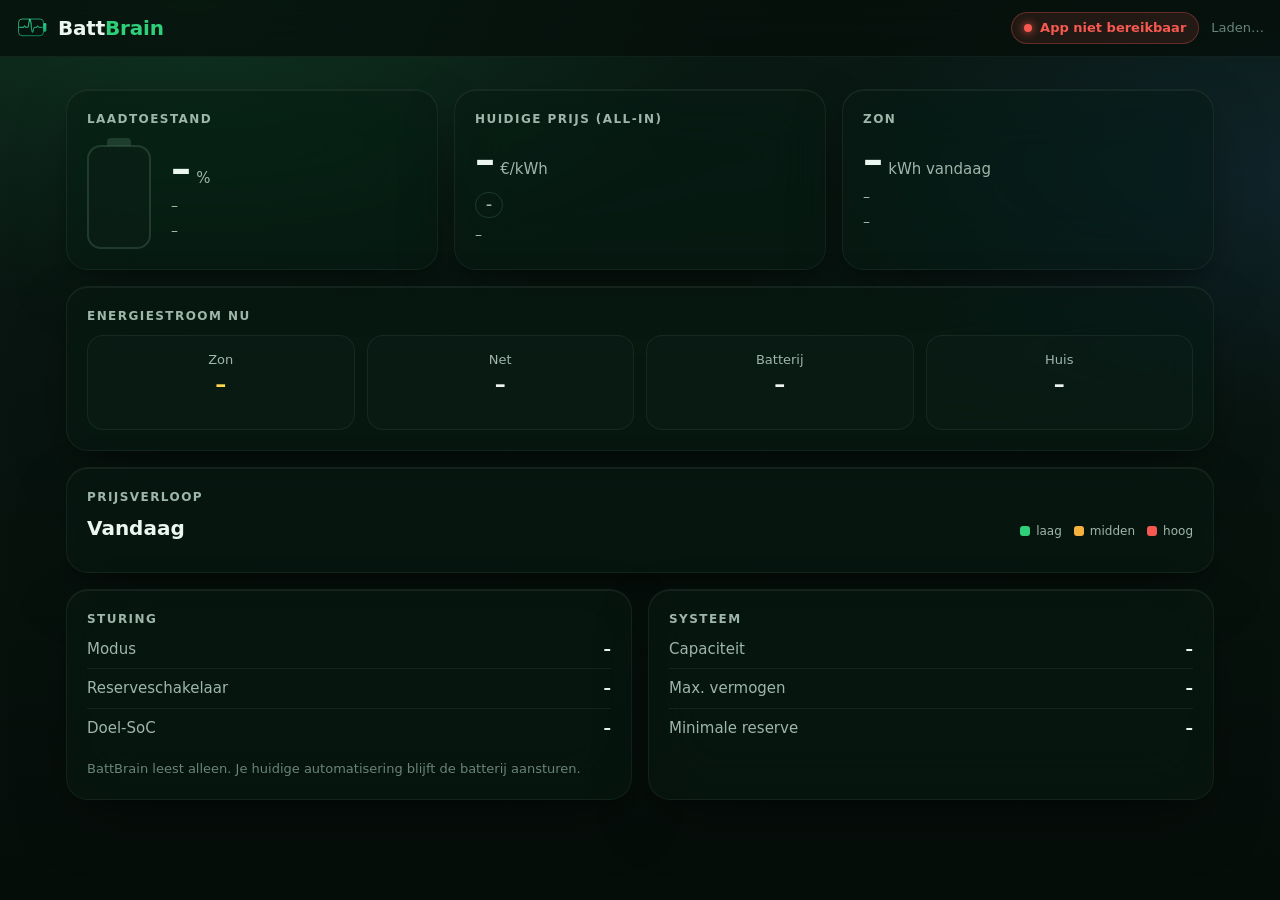
==== battbrain/app/web/index.html @ 7917158f "BattBrain step 3: read-only Home Assistant app with dashboard - battbrain/app is now a Home Assistan" ====
<!doctype html>
<html lang="nl" data-theme="dark">
<head>
  <meta charset="utf-8">
  <meta name="viewport" content="width=device-width, initial-scale=1">
  <title>BattBrain</title>
  <link rel="icon" href="icon.svg">
  <link rel="stylesheet" href="app.css">
</head>
<body>
  <div class="bg" aria-hidden="true"></div>
  <header class="top">
    <div class="brand"><img src="icon.svg" alt="" width="32" height="32"><span>Batt<b>Brain</b></span></div>
    <div class="status">
      <span class="pill" id="mode-pill"><span class="dot"></span><span id="mode-text">Adviesmodus · alleen lezen</span></span>
      <span class="meta" id="updated">Laden…</span>
    </div>
  </header>

  <main class="dash">
    <div id="notices"></div>

    <section class="grid-3">
      <article class="card" id="card-soc">
        <div class="card-label">Laadtoestand</div>
        <div class="soc-row">
          <div class="battery" aria-hidden="true"><div class="battery-cap"></div><div class="battery-body"><div class="battery-fill" id="soc-fill"></div></div></div>
          <div>
            <div class="stat-value"><span id="soc">–</span><span class="stat-unit">%</span></div>
            <div class="stat-label" id="soc-kwh">–</div>
            <div class="stat-label" id="soc-reserve">–</div>
          </div>
        </div>
      </article>

      <article class="card" id="card-price">
        <div class="card-label">Huidige prijs (all-in)</div>
        <div class="stat-value"><span id="price">–</span><span class="stat-unit">€/kWh</span></div>
        <div class="badge" id="price-level">–</div>
        <div class="stat-label" id="price-range">–</div>
      </article>

      <article class="card" id="card-solar">
        <div class="card-label">Zon</div>
        <div class="stat-value"><span id="solar-today">–</span><span class="stat-unit">kWh vandaag</span></div>
        <div class="stat-label" id="solar-remaining">–</div>
        <div class="stat-label" id="solar-tomorrow">–</div>
      </article>
    </section>

    <section class="card">
      <div class="card-label">Energiestroom nu</div>
      <div class="flow" id="flow">
        <div class="node pv"><div class="node-name">Zon</div><div class="node-val" id="flow-solar">–</div></div>
        <div class="node grid"><div class="node-name">Net</div><div class="node-val" id="flow-grid">–</div><div class="node-dir" id="flow-grid-dir"></div></div>
        <div class="node bat"><div class="node-name">Batterij</div><div class="node-val" id="flow-bat">–</div><div class="node-dir" id="flow-bat-dir"></div></div>
        <div class="node house"><div class="node-name">Huis</div><div class="node-val" id="flow-house">–</div></div>
      </div>
    </section>

    <section class="card">
      <div class="card-head">
        <div>
          <div class="card-label">Prijsverloop</div>
          <h2 id="curve-title">Vandaag</h2>
        </div>
        <div class="legend"><span class="k low"></span>laag <span class="k mid"></span>midden <span class="k high"></span>hoog</div>
      </div>
      <div class="curve" id="curve"></div>
      <div class="stat-label" id="curve-note"></div>
    </section>

    <section class="grid-2">
      <article class="card">
        <div class="card-label">Sturing</div>
        <dl class="rows">
          <div><dt>Modus</dt><dd id="ctl-mode">–</dd></div>
          <div><dt>Reserveschakelaar</dt><dd id="ctl-reserve">–</dd></div>
          <div><dt>Doel-SoC</dt><dd id="ctl-target">–</dd></div>
        </dl>
        <p class="hint">BattBrain leest alleen. Je huidige automatisering blijft de batterij aansturen.</p>
      </article>
      <article class="card">
        <div class="card-label">Systeem</div>
        <dl class="rows">
          <div><dt>Capaciteit</dt><dd id="sys-cap">–</dd></div>
          <div><dt>Max. vermogen</dt><dd id="sys-pow">–</dd></div>
          <div><dt>Minimale reserve</dt><dd id="sys-res">–</dd></div>
        </dl>
      </article>
    </section>
  </main>
  <script src="app.js"></script>
</body>
</html>
---- battbrain/app/web/app.css ----
/* BattBrain — tokens from the design package (design/src/enhanced-styles.css), dark theme first.
   Fonts: Clash Display / Satoshi are not bundled yet; the stack falls back to the system font. */
:root {
  --font-display: "Clash Display", "Space Grotesk", system-ui, -apple-system, "Segoe UI", sans-serif;
  --font-body: "Satoshi", "Manrope", system-ui, -apple-system, "Segoe UI", sans-serif;
  --accent: #2fd07a;
  --accent-2: #14b88a;
  --c-charge: #4f8cff;
  --c-discharge: #ff9a3d;
  --c-pv: #ffd84d;
  --price-low: #2fd07a;
  --price-mid: #f5b13d;
  --price-high: #f5594f;
  --radius-sm: 10px;
  --radius: 16px;
  --radius-lg: 22px;
  --glass-blur: 28px;
}
:root[data-theme="dark"] {
  --bg: #050d09;
  --bg-grad-1: #0a1a14;
  --surface: rgba(12, 26, 20, 0.52);
  --surface-2: rgba(16, 34, 26, 0.40);
  --border: rgba(170, 240, 205, 0.07);
  --border-strong: rgba(170, 240, 205, 0.14);
  --text: #ecf6f0;
  --text-dim: #9fb6ab;
  --text-faint: #6a847a;
  --shadow: 0 24px 64px -20px rgba(0, 0, 0, 0.55), 0 8px 20px -8px rgba(0, 0, 0, 0.3);
  --card-inset: inset 0 1px 0 rgba(255, 255, 255, 0.06);
}
/* light theme: tokens ready, switched on in a later version */
:root[data-theme="light"] {
  --bg: #ecf3ee;
  --bg-grad-1: #f5faf6;
  --surface: rgba(255, 255, 255, 0.72);
  --surface-2: rgba(255, 255, 255, 0.55);
  --border: rgba(10, 55, 35, 0.09);
  --border-strong: rgba(10, 55, 35, 0.18);
  --text: #0a1e14;
  --text-dim: #3a5f4e;
  --text-faint: #6b8f7e;
  --shadow: 0 20px 48px -20px rgba(10, 40, 28, 0.20);
  --card-inset: inset 0 1px 0 rgba(255, 255, 255, 1);
}

* { box-sizing: border-box; }
html, body { margin: 0; }
body {
  background: var(--bg);
  color: var(--text);
  font: 15px/1.5 var(--font-body);
  min-height: 100vh;
  -webkit-font-smoothing: antialiased;
}
.bg {
  position: fixed; inset: 0; z-index: -1; pointer-events: none;
  background:
    radial-gradient(60% 50% at 15% 0%, color-mix(in oklab, var(--accent) 14%, transparent), transparent 70%),
    radial-gradient(50% 40% at 100% 20%, color-mix(in oklab, var(--c-charge) 10%, transparent), transparent 70%),
    linear-gradient(180deg, var(--bg-grad-1), var(--bg));
}

.top {
  position: sticky; top: 0; z-index: 2;
  display: flex; align-items: center; justify-content: space-between; gap: 12px; flex-wrap: wrap;
  padding: 12px 16px;
  background: color-mix(in oklab, var(--bg) 70%, transparent);
  backdrop-filter: blur(18px); -webkit-backdrop-filter: blur(18px);
  border-bottom: 1px solid var(--border);
}
.brand { display: flex; align-items: center; gap: 10px; font: 600 20px var(--font-display); letter-spacing: -0.01em; }
.brand b { color: var(--accent); font-weight: 600; }
.status { display: flex; align-items: center; gap: 12px; flex-wrap: wrap; }
.meta { color: var(--text-faint); font-size: 13px; }
.pill {
  display: inline-flex; align-items: center; gap: 8px; padding: 5px 12px; border-radius: 999px;
  font-size: 13px; font-weight: 600; color: var(--accent);
  background: color-mix(in oklab, var(--accent) 12%, transparent);
  border: 1px solid color-mix(in oklab, var(--accent) 30%, transparent);
}
.pill .dot { width: 8px; height: 8px; border-radius: 50%; background: currentColor; box-shadow: 0 0 8px currentColor; }
.pill.offline { color: var(--price-high); background: color-mix(in oklab, var(--price-high) 12%, transparent); border-color: color-mix(in oklab, var(--price-high) 30%, transparent); }
.pill.demo { color: var(--price-mid); background: color-mix(in oklab, var(--price-mid) 12%, transparent); border-color: color-mix(in oklab, var(--price-mid) 30%, transparent); }

.dash { max-width: 1180px; margin: 0 auto; padding: 16px; display: flex; flex-direction: column; gap: 16px; }
.grid-3 { display: grid; gap: 16px; grid-template-columns: repeat(auto-fit, minmax(240px, 1fr)); }
.grid-2 { display: grid; gap: 16px; grid-template-columns: repeat(auto-fit, minmax(280px, 1fr)); }

.card {
  position: relative; min-width: 0;
  background: var(--surface);
  backdrop-filter: blur(var(--glass-blur)) saturate(180%);
  -webkit-backdrop-filter: blur(var(--glass-blur)) saturate(180%);
  border: 1px solid var(--border);
  border-radius: var(--radius-lg);
  padding: 20px;
  box-shadow: var(--shadow), var(--card-inset);
}
.card-label { font-size: 12px; font-weight: 600; letter-spacing: 0.12em; text-transform: uppercase; color: var(--text-dim); margin-bottom: 10px; }
.card-head { display: flex; justify-content: space-between; align-items: flex-end; gap: 12px; flex-wrap: wrap; }
h2 { font: 600 20px var(--font-display); margin: 0; }
.stat-value { font: 600 40px/1.1 var(--font-display); letter-spacing: -0.02em; font-variant-numeric: tabular-nums; }
.stat-unit { font-size: 15px; font-weight: 500; color: var(--text-dim); margin-left: 6px; letter-spacing: 0; }
.stat-label { color: var(--text-dim); font-size: 14px; margin-top: 4px; }
.hint { color: var(--text-faint); font-size: 13px; margin: 12px 0 0; text-wrap: pretty; }

.badge { display: inline-block; margin: 10px 0 2px; padding: 3px 10px; border-radius: 999px; font-size: 12px; font-weight: 600; border: 1px solid var(--border-strong); color: var(--text-dim); }
.badge.low { color: var(--price-low); border-color: color-mix(in oklab, var(--price-low) 40%, transparent); }
.badge.mid { color: var(--price-mid); border-color: color-mix(in oklab, var(--price-mid) 40%, transparent); }
.badge.high { color: var(--price-high); border-color: color-mix(in oklab, var(--price-high) 40%, transparent); }

.soc-row { display: flex; align-items: center; gap: 20px; }
.battery { width: 64px; flex: none; }
.battery-cap { width: 24px; height: 8px; margin: 0 auto -1px; border-radius: 4px 4px 0 0; background: var(--border-strong); }
.battery-body { position: relative; height: 104px; border-radius: 14px; border: 2px solid var(--border-strong); overflow: hidden; background: var(--surface-2); }
.battery-fill { position: absolute; left: 0; right: 0; bottom: 0; height: 0%; background: linear-gradient(180deg, var(--accent), var(--accent-2)); transition: height 0.8s ease; }

.flow { display: grid; grid-template-columns: repeat(4, minmax(0, 1fr)); gap: 12px; }
.node { text-align: center; padding: 14px 8px; border-radius: var(--radius); background: var(--surface-2); border: 1px solid var(--border); }
.node-name { font-size: 13px; color: var(--text-dim); }
.node-val { font: 600 22px var(--font-display); font-variant-numeric: tabular-nums; margin-top: 2px; }
.node-dir { font-size: 12px; color: var(--text-faint); min-height: 18px; }
.node.pv .node-val { color: var(--c-pv); }
.node.bat.charging .node-val { color: var(--c-charge); }
.node.bat.discharging .node-val { color: var(--c-discharge); }
@media (max-width: 560px) { .flow { grid-template-columns: repeat(2, minmax(0, 1fr)); } .stat-value { font-size: 34px; } }

.legend { display: flex; align-items: center; gap: 6px; font-size: 12px; color: var(--text-dim); }
.legend .k { width: 10px; height: 10px; border-radius: 3px; display: inline-block; margin-left: 6px; }
.k.low { background: var(--price-low); } .k.mid { background: var(--price-mid); } .k.high { background: var(--price-high); }
.curve { margin-top: 12px; }
.curve svg { display: block; width: 100%; height: auto; overflow: visible; }
.curve .bar.low { fill: var(--price-low); } .curve .bar.mid { fill: var(--price-mid); } .curve .bar.high { fill: var(--price-high); }
.curve .bar { fill-opacity: 0.55; }
.curve .bar.now { fill-opacity: 1; }
.curve .tick { fill: var(--text-faint); font-size: 11px; }
.curve .grid { stroke: var(--border-strong); }
.curve .nowline { stroke: var(--text); stroke-dasharray: 3 3; }

.rows { margin: 0; display: grid; gap: 8px; }
.rows div { display: flex; justify-content: space-between; gap: 12px; border-bottom: 1px solid var(--border); padding-bottom: 8px; }
.rows div:last-child { border-bottom: 0; }
.rows dt { color: var(--text-dim); }
.rows dd { margin: 0; font-weight: 600; text-align: right; }

.notice { border-radius: var(--radius); padding: 12px 16px; font-size: 14px; border: 1px solid color-mix(in oklab, var(--price-mid) 35%, transparent); background: color-mix(in oklab, var(--price-mid) 10%, transparent); }
.notice + .notice { margin-top: 8px; }
.notice code { font-size: 13px; }
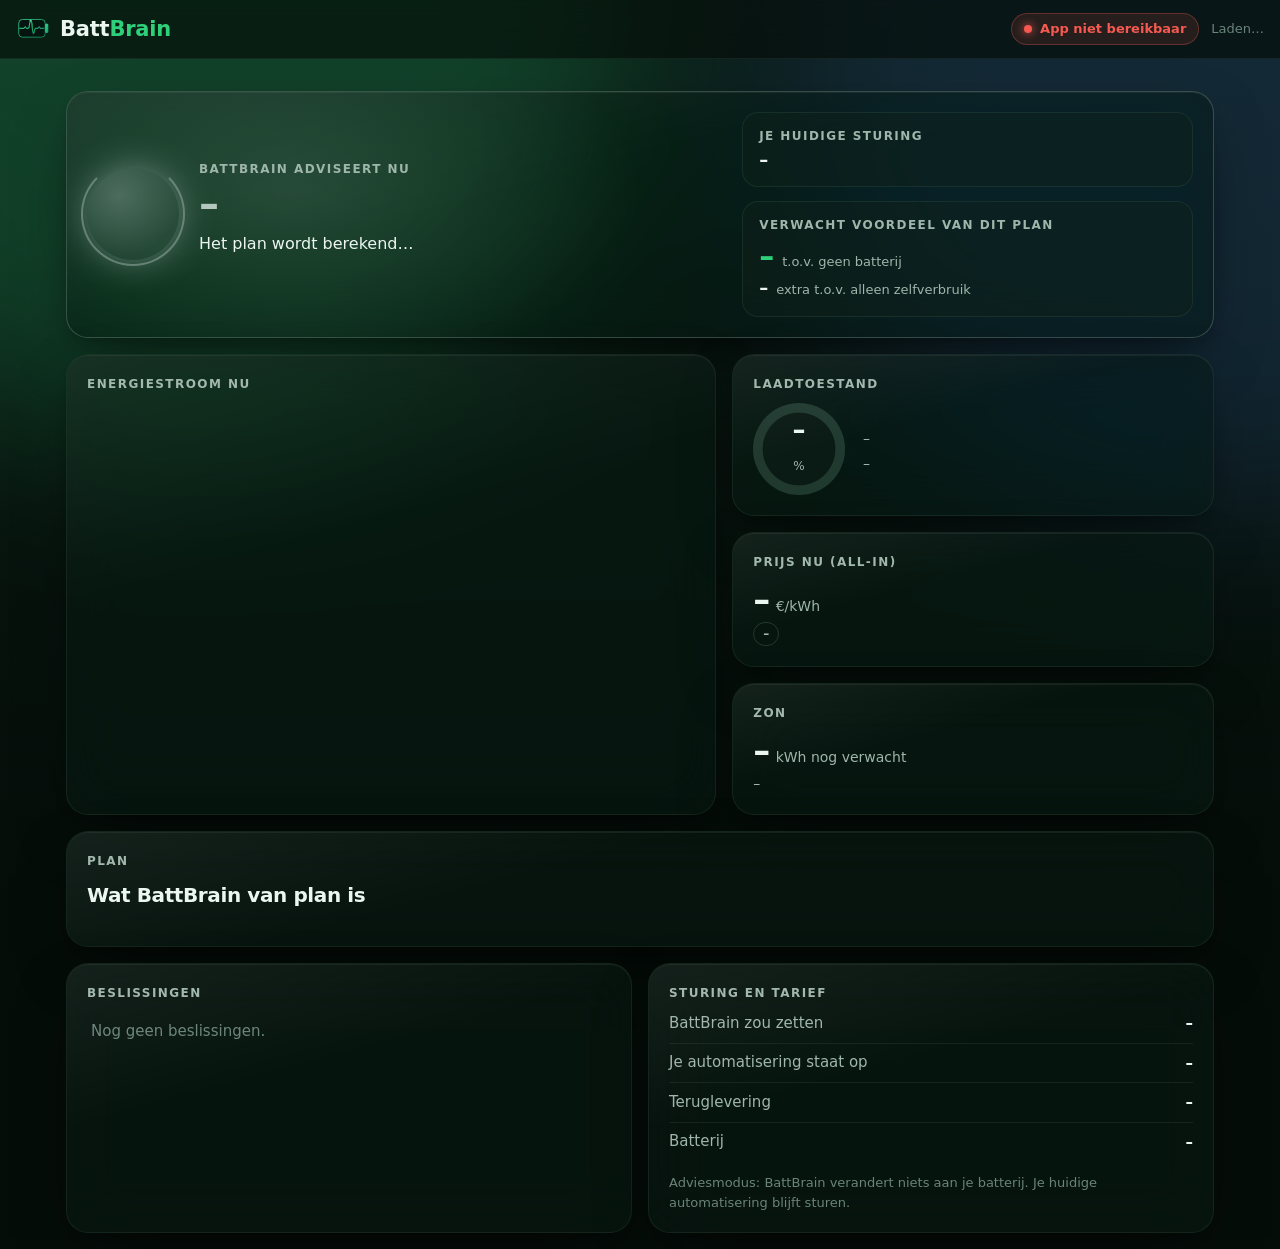
==== commit 9bb6c0c1: "BattBrain step 4: advice mode and redesigned dashboard - advisor: plans every 5 minutes with battbra" ====
--- a/battbrain/app/web/index.html
+++ b/battbrain/app/web/index.html
@@ -8,11 +8,11 @@
   <link rel="stylesheet" href="app.css">
 </head>
 <body>
-  <div class="bg" aria-hidden="true"></div>
+  <div class="bg" aria-hidden="true"><div class="aurora a1"></div><div class="aurora a2"></div></div>
   <header class="top">
-    <div class="brand"><img src="icon.svg" alt="" width="32" height="32"><span>Batt<b>Brain</b></span></div>
+    <div class="brand"><img src="icon.svg" alt="" width="34" height="34"><span>Batt<b>Brain</b></span></div>
     <div class="status">
-      <span class="pill" id="mode-pill"><span class="dot"></span><span id="mode-text">Adviesmodus · alleen lezen</span></span>
+      <span class="pill" id="mode-pill"><span class="dot"></span><span id="mode-text">Adviesmodus</span></span>
       <span class="meta" id="updated">Laden…</span>
     </div>
   </header>
@@ -20,73 +20,90 @@
   <main class="dash">
     <div id="notices"></div>
 
-    <section class="grid-3">
-      <article class="card" id="card-soc">
-        <div class="card-label">Laadtoestand</div>
-        <div class="soc-row">
-          <div class="battery" aria-hidden="true"><div class="battery-cap"></div><div class="battery-body"><div class="battery-fill" id="soc-fill"></div></div></div>
-          <div>
-            <div class="stat-value"><span id="soc">–</span><span class="stat-unit">%</span></div>
-            <div class="stat-label" id="soc-kwh">–</div>
-            <div class="stat-label" id="soc-reserve">–</div>
+    <!-- HERO: what BattBrain would do now -->
+    <section class="hero card" id="hero" data-action="idle">
+      <div class="hero-main">
+        <div class="orb" aria-hidden="true"><div class="orb-ring"></div><svg viewBox="0 0 24 24" class="orb-icon" id="hero-icon"></svg></div>
+        <div class="hero-text">
+          <div class="eyebrow">BattBrain adviseert nu</div>
+          <h1 id="hero-label">–</h1>
+          <p class="hero-reason" id="hero-reason">Het plan wordt berekend…</p>
+          <div class="hero-meta">
+            <span class="chip" id="hero-until"></span>
+            <span class="chip ghost" id="hero-next"></span>
           </div>
         </div>
-      </article>
-
-      <article class="card" id="card-price">
-        <div class="card-label">Huidige prijs (all-in)</div>
-        <div class="stat-value"><span id="price">–</span><span class="stat-unit">€/kWh</span></div>
-        <div class="badge" id="price-level">–</div>
-        <div class="stat-label" id="price-range">–</div>
-      </article>
-
-      <article class="card" id="card-solar">
-        <div class="card-label">Zon</div>
-        <div class="stat-value"><span id="solar-today">–</span><span class="stat-unit">kWh vandaag</span></div>
-        <div class="stat-label" id="solar-remaining">–</div>
-        <div class="stat-label" id="solar-tomorrow">–</div>
-      </article>
-    </section>
-
-    <section class="card">
-      <div class="card-label">Energiestroom nu</div>
-      <div class="flow" id="flow">
-        <div class="node pv"><div class="node-name">Zon</div><div class="node-val" id="flow-solar">–</div></div>
-        <div class="node grid"><div class="node-name">Net</div><div class="node-val" id="flow-grid">–</div><div class="node-dir" id="flow-grid-dir"></div></div>
-        <div class="node bat"><div class="node-name">Batterij</div><div class="node-val" id="flow-bat">–</div><div class="node-dir" id="flow-bat-dir"></div></div>
-        <div class="node house"><div class="node-name">Huis</div><div class="node-val" id="flow-house">–</div></div>
+      </div>
+      <div class="hero-side">
+        <div class="side-block">
+          <div class="side-label">Je huidige sturing</div>
+          <div class="match" id="hero-match">–</div>
+          <div class="side-sub" id="hero-agree"></div>
+        </div>
+        <div class="side-block">
+          <div class="side-label">Verwacht voordeel van dit plan</div>
+          <div class="savings"><span class="big" id="sav-none">–</span><span class="sub">t.o.v. geen batterij</span></div>
+          <div class="savings"><span class="mid" id="sav-self">–</span><span class="sub">extra t.o.v. alleen zelfverbruik</span></div>
+          <div class="side-sub" id="sav-horizon"></div>
+        </div>
       </div>
     </section>
 
+    <section class="grid-main">
+      <!-- live energy flow -->
+      <article class="card flow-card">
+        <div class="card-label">Energiestroom nu</div>
+        <div class="flow-wrap" id="flow"></div>
+        <div class="flow-foot"><span class="chip ghost" id="flow-summary"></span></div>
+      </article>
+
+      <!-- KPIs -->
+      <div class="kpis">
+        <article class="card kpi">
+          <div class="card-label">Laadtoestand</div>
+          <div class="kpi-row">
+            <div class="ring" id="soc-ring" style="--p:0"><span id="soc">–</span><small>%</small></div>
+            <div><div class="kpi-sub" id="soc-kwh">–</div><div class="kpi-sub" id="soc-reserve">–</div></div>
+          </div>
+        </article>
+        <article class="card kpi">
+          <div class="card-label">Prijs nu (all-in)</div>
+          <div class="kpi-value"><span id="price">–</span><small>€/kWh</small></div>
+          <div class="kpi-sub"><span class="badge" id="price-level">–</span> <span id="price-range"></span></div>
+        </article>
+        <article class="card kpi">
+          <div class="card-label">Zon</div>
+          <div class="kpi-value"><span id="solar-remaining">–</span><small>kWh nog verwacht</small></div>
+          <div class="kpi-sub" id="solar-sub">–</div>
+        </article>
+      </div>
+    </section>
+
+    <!-- plan -->
     <section class="card">
       <div class="card-head">
-        <div>
-          <div class="card-label">Prijsverloop</div>
-          <h2 id="curve-title">Vandaag</h2>
-        </div>
-        <div class="legend"><span class="k low"></span>laag <span class="k mid"></span>midden <span class="k high"></span>hoog</div>
+        <div><div class="card-label">Plan</div><h2 id="plan-title">Wat BattBrain van plan is</h2></div>
+        <span class="chip cheap" id="cheap"></span>
       </div>
-      <div class="curve" id="curve"></div>
-      <div class="stat-label" id="curve-note"></div>
+      <div class="legend" id="legend"></div>
+      <div class="plan" id="plan"><div class="tip" id="plan-tip" hidden></div></div>
+      <div class="kpi-sub" id="plan-note"></div>
     </section>
 
     <section class="grid-2">
       <article class="card">
-        <div class="card-label">Sturing</div>
-        <dl class="rows">
-          <div><dt>Modus</dt><dd id="ctl-mode">–</dd></div>
-          <div><dt>Reserveschakelaar</dt><dd id="ctl-reserve">–</dd></div>
-          <div><dt>Doel-SoC</dt><dd id="ctl-target">–</dd></div>
-        </dl>
-        <p class="hint">BattBrain leest alleen. Je huidige automatisering blijft de batterij aansturen.</p>
+        <div class="card-label">Beslissingen</div>
+        <ol class="timeline" id="timeline"><li class="empty">Nog geen beslissingen.</li></ol>
       </article>
       <article class="card">
-        <div class="card-label">Systeem</div>
+        <div class="card-label">Sturing en tarief</div>
         <dl class="rows">
-          <div><dt>Capaciteit</dt><dd id="sys-cap">–</dd></div>
-          <div><dt>Max. vermogen</dt><dd id="sys-pow">–</dd></div>
-          <div><dt>Minimale reserve</dt><dd id="sys-res">–</dd></div>
+          <div><dt>BattBrain zou zetten</dt><dd id="ctl-advice">–</dd></div>
+          <div><dt>Je automatisering staat op</dt><dd id="ctl-current">–</dd></div>
+          <div><dt>Teruglevering</dt><dd id="ctl-export">–</dd></div>
+          <div><dt>Batterij</dt><dd id="sys">–</dd></div>
         </dl>
+        <p class="hint">Adviesmodus: BattBrain verandert niets aan je batterij. Je huidige automatisering blijft sturen.</p>
       </article>
     </section>
   </main>
--- a/battbrain/app/web/app.css
+++ b/battbrain/app/web/app.css
@@ -5,13 +5,16 @@
   --font-body: "Satoshi", "Manrope", system-ui, -apple-system, "Segoe UI", sans-serif;
   --accent: #2fd07a;
   --accent-2: #14b88a;
-  --c-charge: #4f8cff;
-  --c-discharge: #ff9a3d;
-  --c-pv: #ffd84d;
+  /* actions */
+  --c-charge: #4f8cff;     /* laden van het net */
+  --c-pv: #ffd84d;         /* zon */
+  --c-discharge: #ff9a3d;  /* ontladen */
+  --c-hold: #b59cff;       /* vasthouden */
+  --c-idle: #8aa39a;       /* zelfverbruik */
+  --c-grid: #c9d6cf;
   --price-low: #2fd07a;
   --price-mid: #f5b13d;
   --price-high: #f5594f;
-  --radius-sm: 10px;
   --radius: 16px;
   --radius-lg: 22px;
   --glass-blur: 28px;
@@ -19,131 +22,162 @@
 :root[data-theme="dark"] {
   --bg: #050d09;
   --bg-grad-1: #0a1a14;
-  --surface: rgba(12, 26, 20, 0.52);
-  --surface-2: rgba(16, 34, 26, 0.40);
-  --border: rgba(170, 240, 205, 0.07);
-  --border-strong: rgba(170, 240, 205, 0.14);
+  --surface: rgba(12, 26, 20, 0.55);
+  --surface-2: rgba(16, 34, 26, 0.45);
+  --border: rgba(170, 240, 205, 0.08);
+  --border-strong: rgba(170, 240, 205, 0.16);
   --text: #ecf6f0;
   --text-dim: #9fb6ab;
   --text-faint: #6a847a;
-  --shadow: 0 24px 64px -20px rgba(0, 0, 0, 0.55), 0 8px 20px -8px rgba(0, 0, 0, 0.3);
+  --shadow: 0 24px 64px -20px rgba(0, 0, 0, 0.6), 0 8px 20px -8px rgba(0, 0, 0, 0.3);
   --card-inset: inset 0 1px 0 rgba(255, 255, 255, 0.06);
 }
 /* light theme: tokens ready, switched on in a later version */
 :root[data-theme="light"] {
-  --bg: #ecf3ee;
-  --bg-grad-1: #f5faf6;
-  --surface: rgba(255, 255, 255, 0.72);
-  --surface-2: rgba(255, 255, 255, 0.55);
-  --border: rgba(10, 55, 35, 0.09);
-  --border-strong: rgba(10, 55, 35, 0.18);
-  --text: #0a1e14;
-  --text-dim: #3a5f4e;
-  --text-faint: #6b8f7e;
-  --shadow: 0 20px 48px -20px rgba(10, 40, 28, 0.20);
-  --card-inset: inset 0 1px 0 rgba(255, 255, 255, 1);
+  --bg: #ecf3ee; --bg-grad-1: #f5faf6; --surface: rgba(255, 255, 255, 0.72); --surface-2: rgba(255, 255, 255, 0.55);
+  --border: rgba(10, 55, 35, 0.09); --border-strong: rgba(10, 55, 35, 0.18);
+  --text: #0a1e14; --text-dim: #3a5f4e; --text-faint: #6b8f7e;
+  --shadow: 0 20px 48px -20px rgba(10, 40, 28, 0.2); --card-inset: inset 0 1px 0 #fff;
 }
 
 * { box-sizing: border-box; }
 html, body { margin: 0; }
-body {
-  background: var(--bg);
-  color: var(--text);
-  font: 15px/1.5 var(--font-body);
-  min-height: 100vh;
-  -webkit-font-smoothing: antialiased;
-}
-.bg {
-  position: fixed; inset: 0; z-index: -1; pointer-events: none;
-  background:
-    radial-gradient(60% 50% at 15% 0%, color-mix(in oklab, var(--accent) 14%, transparent), transparent 70%),
-    radial-gradient(50% 40% at 100% 20%, color-mix(in oklab, var(--c-charge) 10%, transparent), transparent 70%),
-    linear-gradient(180deg, var(--bg-grad-1), var(--bg));
-}
+body { background: var(--bg); color: var(--text); font: 15px/1.5 var(--font-body); min-height: 100vh; -webkit-font-smoothing: antialiased; }
 
-.top {
-  position: sticky; top: 0; z-index: 2;
-  display: flex; align-items: center; justify-content: space-between; gap: 12px; flex-wrap: wrap;
-  padding: 12px 16px;
-  background: color-mix(in oklab, var(--bg) 70%, transparent);
-  backdrop-filter: blur(18px); -webkit-backdrop-filter: blur(18px);
-  border-bottom: 1px solid var(--border);
-}
-.brand { display: flex; align-items: center; gap: 10px; font: 600 20px var(--font-display); letter-spacing: -0.01em; }
+/* animated aurora background */
+.bg { position: fixed; inset: 0; z-index: -1; pointer-events: none; overflow: hidden; background: linear-gradient(180deg, var(--bg-grad-1), var(--bg)); }
+.aurora { position: absolute; width: 70vmax; height: 70vmax; border-radius: 50%; filter: blur(90px); opacity: 0.22; }
+.a1 { background: var(--accent); top: -35vmax; left: -20vmax; animation: drift 26s ease-in-out infinite alternate; }
+.a2 { background: var(--c-charge); top: -30vmax; right: -30vmax; opacity: 0.14; animation: drift 32s ease-in-out infinite alternate-reverse; }
+@keyframes drift { to { transform: translate(8vmax, 6vmax) scale(1.1); } }
+
+.top { position: sticky; top: 0; z-index: 5; display: flex; align-items: center; justify-content: space-between; gap: 12px; flex-wrap: wrap;
+  padding: 12px 16px; background: color-mix(in oklab, var(--bg) 65%, transparent); backdrop-filter: blur(18px); -webkit-backdrop-filter: blur(18px); border-bottom: 1px solid var(--border); }
+.brand { display: flex; align-items: center; gap: 10px; font: 600 21px var(--font-display); letter-spacing: -0.01em; }
 .brand b { color: var(--accent); font-weight: 600; }
 .status { display: flex; align-items: center; gap: 12px; flex-wrap: wrap; }
-.meta { color: var(--text-faint); font-size: 13px; }
-.pill {
-  display: inline-flex; align-items: center; gap: 8px; padding: 5px 12px; border-radius: 999px;
-  font-size: 13px; font-weight: 600; color: var(--accent);
-  background: color-mix(in oklab, var(--accent) 12%, transparent);
-  border: 1px solid color-mix(in oklab, var(--accent) 30%, transparent);
-}
-.pill .dot { width: 8px; height: 8px; border-radius: 50%; background: currentColor; box-shadow: 0 0 8px currentColor; }
+.meta { color: var(--text-faint); font-size: 13px; font-variant-numeric: tabular-nums; }
+.pill { display: inline-flex; align-items: center; gap: 8px; padding: 5px 12px; border-radius: 999px; font-size: 13px; font-weight: 600; color: var(--accent);
+  background: color-mix(in oklab, var(--accent) 12%, transparent); border: 1px solid color-mix(in oklab, var(--accent) 30%, transparent); }
+.pill .dot { width: 8px; height: 8px; border-radius: 50%; background: currentColor; box-shadow: 0 0 10px currentColor; animation: pulse 2.4s ease-in-out infinite; }
 .pill.offline { color: var(--price-high); background: color-mix(in oklab, var(--price-high) 12%, transparent); border-color: color-mix(in oklab, var(--price-high) 30%, transparent); }
 .pill.demo { color: var(--price-mid); background: color-mix(in oklab, var(--price-mid) 12%, transparent); border-color: color-mix(in oklab, var(--price-mid) 30%, transparent); }
+@keyframes pulse { 50% { opacity: 0.35; } }
 
 .dash { max-width: 1180px; margin: 0 auto; padding: 16px; display: flex; flex-direction: column; gap: 16px; }
-.grid-3 { display: grid; gap: 16px; grid-template-columns: repeat(auto-fit, minmax(240px, 1fr)); }
-.grid-2 { display: grid; gap: 16px; grid-template-columns: repeat(auto-fit, minmax(280px, 1fr)); }
+.grid-2 { display: grid; gap: 16px; grid-template-columns: repeat(auto-fit, minmax(300px, 1fr)); }
+.grid-main { display: grid; gap: 16px; grid-template-columns: minmax(0, 1.35fr) minmax(0, 1fr); }
+@media (max-width: 900px) { .grid-main { grid-template-columns: minmax(0, 1fr); } }
+.kpis { display: grid; gap: 16px; grid-template-rows: repeat(3, auto); }
+@media (max-width: 900px) and (min-width: 600px) { .kpis { grid-template-columns: repeat(3, minmax(0, 1fr)); grid-template-rows: none; } }
 
-.card {
-  position: relative; min-width: 0;
-  background: var(--surface);
-  backdrop-filter: blur(var(--glass-blur)) saturate(180%);
-  -webkit-backdrop-filter: blur(var(--glass-blur)) saturate(180%);
-  border: 1px solid var(--border);
-  border-radius: var(--radius-lg);
-  padding: 20px;
-  box-shadow: var(--shadow), var(--card-inset);
+.card { position: relative; min-width: 0; background: var(--surface); backdrop-filter: blur(var(--glass-blur)) saturate(180%); -webkit-backdrop-filter: blur(var(--glass-blur)) saturate(180%);
+  border: 1px solid var(--border); border-radius: var(--radius-lg); padding: 20px; box-shadow: var(--shadow), var(--card-inset); }
+.card::before { content: ""; position: absolute; inset: 0; border-radius: inherit; pointer-events: none; background: linear-gradient(165deg, rgba(255,255,255,0.06), transparent 40%); }
+.card-label, .eyebrow, .side-label { font-size: 12px; font-weight: 600; letter-spacing: 0.12em; text-transform: uppercase; color: var(--text-dim); }
+.card-label { margin-bottom: 10px; }
+.card-head { display: flex; justify-content: space-between; align-items: flex-start; gap: 12px; flex-wrap: wrap; }
+h1, h2 { font-family: var(--font-display); font-weight: 600; margin: 0; letter-spacing: -0.02em; }
+h2 { font-size: 20px; }
+.chip { display: inline-flex; align-items: center; gap: 6px; padding: 4px 11px; border-radius: 999px; font-size: 13px; font-weight: 600; background: var(--surface-2); border: 1px solid var(--border-strong); color: var(--text); }
+.chip:empty { display: none; }
+.chip.ghost { color: var(--text-dim); font-weight: 500; }
+.chip.cheap { color: var(--price-low); border-color: color-mix(in oklab, var(--price-low) 40%, transparent); }
+
+/* ---- hero ---- */
+.hero { --act: var(--c-idle); display: grid; grid-template-columns: minmax(0, 1.4fr) minmax(0, 1fr); gap: 24px; overflow: hidden;
+  border-color: color-mix(in oklab, var(--act) 35%, transparent); }
+.hero::after { content: ""; position: absolute; inset: -40% auto auto -10%; width: 60%; height: 160%; pointer-events: none;
+  background: radial-gradient(closest-side, color-mix(in oklab, var(--act) 22%, transparent), transparent); }
+.hero[data-action="charge_grid"] { --act: var(--c-charge); }
+.hero[data-action="charge_solar"] { --act: var(--c-pv); }
+.hero[data-action="discharge"] { --act: var(--c-discharge); }
+.hero[data-action="hold"] { --act: var(--c-hold); }
+@media (max-width: 760px) { .hero { grid-template-columns: minmax(0, 1fr); } }
+@media (max-width: 520px) {
+  .hero-main { flex-direction: column; align-items: flex-start; gap: 14px; }
+  .orb { width: 64px; height: 64px; } .orb-icon { width: 30px; height: 30px; }
 }
-.card-label { font-size: 12px; font-weight: 600; letter-spacing: 0.12em; text-transform: uppercase; color: var(--text-dim); margin-bottom: 10px; }
-.card-head { display: flex; justify-content: space-between; align-items: flex-end; gap: 12px; flex-wrap: wrap; }
-h2 { font: 600 20px var(--font-display); margin: 0; }
-.stat-value { font: 600 40px/1.1 var(--font-display); letter-spacing: -0.02em; font-variant-numeric: tabular-nums; }
-.stat-unit { font-size: 15px; font-weight: 500; color: var(--text-dim); margin-left: 6px; letter-spacing: 0; }
-.stat-label { color: var(--text-dim); font-size: 14px; margin-top: 4px; }
-.hint { color: var(--text-faint); font-size: 13px; margin: 12px 0 0; text-wrap: pretty; }
+.hero-main { display: flex; gap: 20px; align-items: center; position: relative; z-index: 1; }
+.orb { position: relative; flex: none; width: 92px; height: 92px; border-radius: 50%; display: grid; place-items: center;
+  background: radial-gradient(circle at 35% 30%, color-mix(in oklab, var(--act) 45%, transparent), color-mix(in oklab, var(--act) 12%, transparent) 70%);
+  box-shadow: 0 0 40px -6px var(--act); }
+.orb-ring { position: absolute; inset: -6px; border-radius: 50%; border: 2px solid color-mix(in oklab, var(--act) 60%, transparent); border-top-color: transparent; animation: spin 3.5s linear infinite; }
+.orb-icon { width: 40px; height: 40px; fill: none; stroke: var(--text); stroke-width: 1.8; stroke-linecap: round; stroke-linejoin: round; }
+@keyframes spin { to { transform: rotate(360deg); } }
+.hero h1 { font-size: clamp(28px, 4.4vw, 40px); line-height: 1.1; margin: 4px 0 6px; color: color-mix(in oklab, var(--act) 55%, var(--text)); }
+.hero-reason { margin: 0; color: var(--text); font-size: 16px; text-wrap: pretty; }
+.hero-meta { display: flex; gap: 8px; flex-wrap: wrap; margin-top: 12px; }
+.hero-side { display: grid; gap: 14px; position: relative; z-index: 1; align-content: center; }
+.side-block { padding: 14px 16px; border-radius: var(--radius); background: var(--surface-2); border: 1px solid var(--border); }
+.match { font: 600 18px var(--font-display); margin-top: 4px; }
+.match.yes { color: var(--accent); } .match.no { color: var(--price-mid); }
+.side-sub { color: var(--text-faint); font-size: 13px; margin-top: 2px; }
+.savings { display: flex; align-items: baseline; gap: 8px; margin-top: 4px; }
+.savings .big { font: 600 30px var(--font-display); color: var(--accent); font-variant-numeric: tabular-nums; }
+.savings .mid { font: 600 18px var(--font-display); font-variant-numeric: tabular-nums; }
+.savings .sub { color: var(--text-dim); font-size: 13px; }
 
-.badge { display: inline-block; margin: 10px 0 2px; padding: 3px 10px; border-radius: 999px; font-size: 12px; font-weight: 600; border: 1px solid var(--border-strong); color: var(--text-dim); }
+/* ---- flow ---- */
+.flow-card { display: flex; flex-direction: column; }
+.flow-wrap { flex: 1; display: grid; place-items: center; min-height: 300px; padding-top: 8px; }
+.flow-foot { display: flex; justify-content: center; margin-top: 4px; }
+.flow-wrap svg { width: 100%; max-width: 520px; height: auto; overflow: visible; }
+.f-path { fill: none; stroke: var(--border-strong); stroke-width: 2; }
+.f-path.on { stroke-opacity: 1; }
+.f-dot { filter: drop-shadow(0 0 4px currentColor); }
+.f-node circle.bgc { fill: var(--surface-2); stroke: var(--border-strong); stroke-width: 1.5; }
+.f-node.on circle.bgc { stroke-width: 2; }
+.f-name { fill: var(--text-dim); font-size: 13px; text-anchor: middle; }
+.f-val { fill: var(--text); font: 600 16px var(--font-display); text-anchor: middle; font-variant-numeric: tabular-nums; }
+.f-ico { fill: none; stroke-width: 1.8; stroke-linecap: round; stroke-linejoin: round; }
+@media (prefers-reduced-motion: reduce) { .f-dot, .orb-ring, .aurora, .pill .dot { animation: none !important; display: none; } }
+
+/* ---- KPIs ---- */
+.kpi-value { font: 600 34px/1.1 var(--font-display); letter-spacing: -0.02em; font-variant-numeric: tabular-nums; }
+.kpi-value small, .ring small { font: 500 14px var(--font-body); color: var(--text-dim); margin-left: 6px; letter-spacing: 0; }
+.kpi-sub { color: var(--text-dim); font-size: 14px; margin-top: 4px; }
+.kpi-row { display: flex; align-items: center; gap: 18px; }
+.ring { --p: 0; flex: none; width: 92px; height: 92px; border-radius: 50%; display: grid; place-items: center; font: 600 26px var(--font-display);
+  background: radial-gradient(closest-side, var(--bg-grad-1) 78%, transparent 80% 100%), conic-gradient(var(--accent) calc(var(--p) * 1%), var(--border-strong) 0); }
+.ring small { margin: 0; font-size: 12px; position: relative; top: -10px; }
+.badge { display: inline-block; padding: 2px 9px; border-radius: 999px; font-size: 12px; font-weight: 600; border: 1px solid var(--border-strong); color: var(--text-dim); }
 .badge.low { color: var(--price-low); border-color: color-mix(in oklab, var(--price-low) 40%, transparent); }
 .badge.mid { color: var(--price-mid); border-color: color-mix(in oklab, var(--price-mid) 40%, transparent); }
 .badge.high { color: var(--price-high); border-color: color-mix(in oklab, var(--price-high) 40%, transparent); }
 
-.soc-row { display: flex; align-items: center; gap: 20px; }
-.battery { width: 64px; flex: none; }
-.battery-cap { width: 24px; height: 8px; margin: 0 auto -1px; border-radius: 4px 4px 0 0; background: var(--border-strong); }
-.battery-body { position: relative; height: 104px; border-radius: 14px; border: 2px solid var(--border-strong); overflow: hidden; background: var(--surface-2); }
-.battery-fill { position: absolute; left: 0; right: 0; bottom: 0; height: 0%; background: linear-gradient(180deg, var(--accent), var(--accent-2)); transition: height 0.8s ease; }
+/* ---- plan chart ---- */
+.legend { display: flex; flex-wrap: wrap; gap: 12px; font-size: 12px; color: var(--text-dim); margin: 10px 0 4px; }
+.legend i { display: inline-block; width: 10px; height: 10px; border-radius: 3px; margin-right: 5px; vertical-align: -1px; }
+.plan { position: relative; margin-top: 6px; }
+.plan svg { display: block; width: 100%; height: auto; overflow: visible; }
+.a-charge_grid { fill: var(--c-charge); } .a-charge_solar { fill: var(--c-pv); } .a-discharge { fill: var(--c-discharge); }
+.a-hold { fill: var(--c-hold); } .a-idle { fill: var(--c-idle); fill-opacity: 0.45; }
+.p-grid { stroke: var(--border); } .p-tick { fill: var(--text-faint); font-size: 11px; font-variant-numeric: tabular-nums; }
+.p-panel { fill: var(--text-dim); font-size: 11px; font-weight: 600; letter-spacing: 0.08em; }
+.p-now { stroke: var(--text); stroke-dasharray: 3 3; }
+.p-soc { fill: none; stroke: var(--accent); stroke-width: 2; }
+.p-hover { stroke: var(--text-dim); }
+.tip { position: absolute; z-index: 3; pointer-events: none; background: color-mix(in oklab, var(--bg) 88%, transparent); border: 1px solid var(--border-strong);
+  border-radius: 10px; padding: 8px 10px; font-size: 13px; white-space: nowrap; box-shadow: var(--shadow); }
+.tip b { font-weight: 600; }
 
-.flow { display: grid; grid-template-columns: repeat(4, minmax(0, 1fr)); gap: 12px; }
-.node { text-align: center; padding: 14px 8px; border-radius: var(--radius); background: var(--surface-2); border: 1px solid var(--border); }
-.node-name { font-size: 13px; color: var(--text-dim); }
-.node-val { font: 600 22px var(--font-display); font-variant-numeric: tabular-nums; margin-top: 2px; }
-.node-dir { font-size: 12px; color: var(--text-faint); min-height: 18px; }
-.node.pv .node-val { color: var(--c-pv); }
-.node.bat.charging .node-val { color: var(--c-charge); }
-.node.bat.discharging .node-val { color: var(--c-discharge); }
-@media (max-width: 560px) { .flow { grid-template-columns: repeat(2, minmax(0, 1fr)); } .stat-value { font-size: 34px; } }
-
-.legend { display: flex; align-items: center; gap: 6px; font-size: 12px; color: var(--text-dim); }
-.legend .k { width: 10px; height: 10px; border-radius: 3px; display: inline-block; margin-left: 6px; }
-.k.low { background: var(--price-low); } .k.mid { background: var(--price-mid); } .k.high { background: var(--price-high); }
-.curve { margin-top: 12px; }
-.curve svg { display: block; width: 100%; height: auto; overflow: visible; }
-.curve .bar.low { fill: var(--price-low); } .curve .bar.mid { fill: var(--price-mid); } .curve .bar.high { fill: var(--price-high); }
-.curve .bar { fill-opacity: 0.55; }
-.curve .bar.now { fill-opacity: 1; }
-.curve .tick { fill: var(--text-faint); font-size: 11px; }
-.curve .grid { stroke: var(--border-strong); }
-.curve .nowline { stroke: var(--text); stroke-dasharray: 3 3; }
+/* ---- timeline ---- */
+.timeline { list-style: none; margin: 0; padding: 0; display: grid; gap: 2px; max-height: 360px; overflow: auto; }
+.timeline li { display: grid; grid-template-columns: 52px 14px minmax(0, 1fr) auto; gap: 10px; align-items: start; padding: 8px 4px; border-bottom: 1px solid var(--border); }
+.timeline li.empty { display: block; color: var(--text-faint); border: 0; }
+.timeline time { color: var(--text-faint); font-size: 13px; font-variant-numeric: tabular-nums; padding-top: 1px; }
+.timeline .dot { width: 10px; height: 10px; border-radius: 50%; margin-top: 6px; }
+.timeline .what { font-weight: 600; }
+.timeline .why { color: var(--text-dim); font-size: 13px; }
+.timeline .ok { font-size: 12px; color: var(--accent); } .timeline .ok.no { color: var(--price-mid); }
+.d-charge_grid { background: var(--c-charge); } .d-charge_solar { background: var(--c-pv); } .d-discharge { background: var(--c-discharge); }
+.d-hold { background: var(--c-hold); } .d-idle { background: var(--c-idle); }
 
 .rows { margin: 0; display: grid; gap: 8px; }
 .rows div { display: flex; justify-content: space-between; gap: 12px; border-bottom: 1px solid var(--border); padding-bottom: 8px; }
 .rows div:last-child { border-bottom: 0; }
-.rows dt { color: var(--text-dim); }
-.rows dd { margin: 0; font-weight: 600; text-align: right; }
-
+.rows dt { color: var(--text-dim); } .rows dd { margin: 0; font-weight: 600; text-align: right; }
+.hint { color: var(--text-faint); font-size: 13px; margin: 12px 0 0; text-wrap: pretty; }
 .notice { border-radius: var(--radius); padding: 12px 16px; font-size: 14px; border: 1px solid color-mix(in oklab, var(--price-mid) 35%, transparent); background: color-mix(in oklab, var(--price-mid) 10%, transparent); }
 .notice + .notice { margin-top: 8px; }
-.notice code { font-size: 13px; }
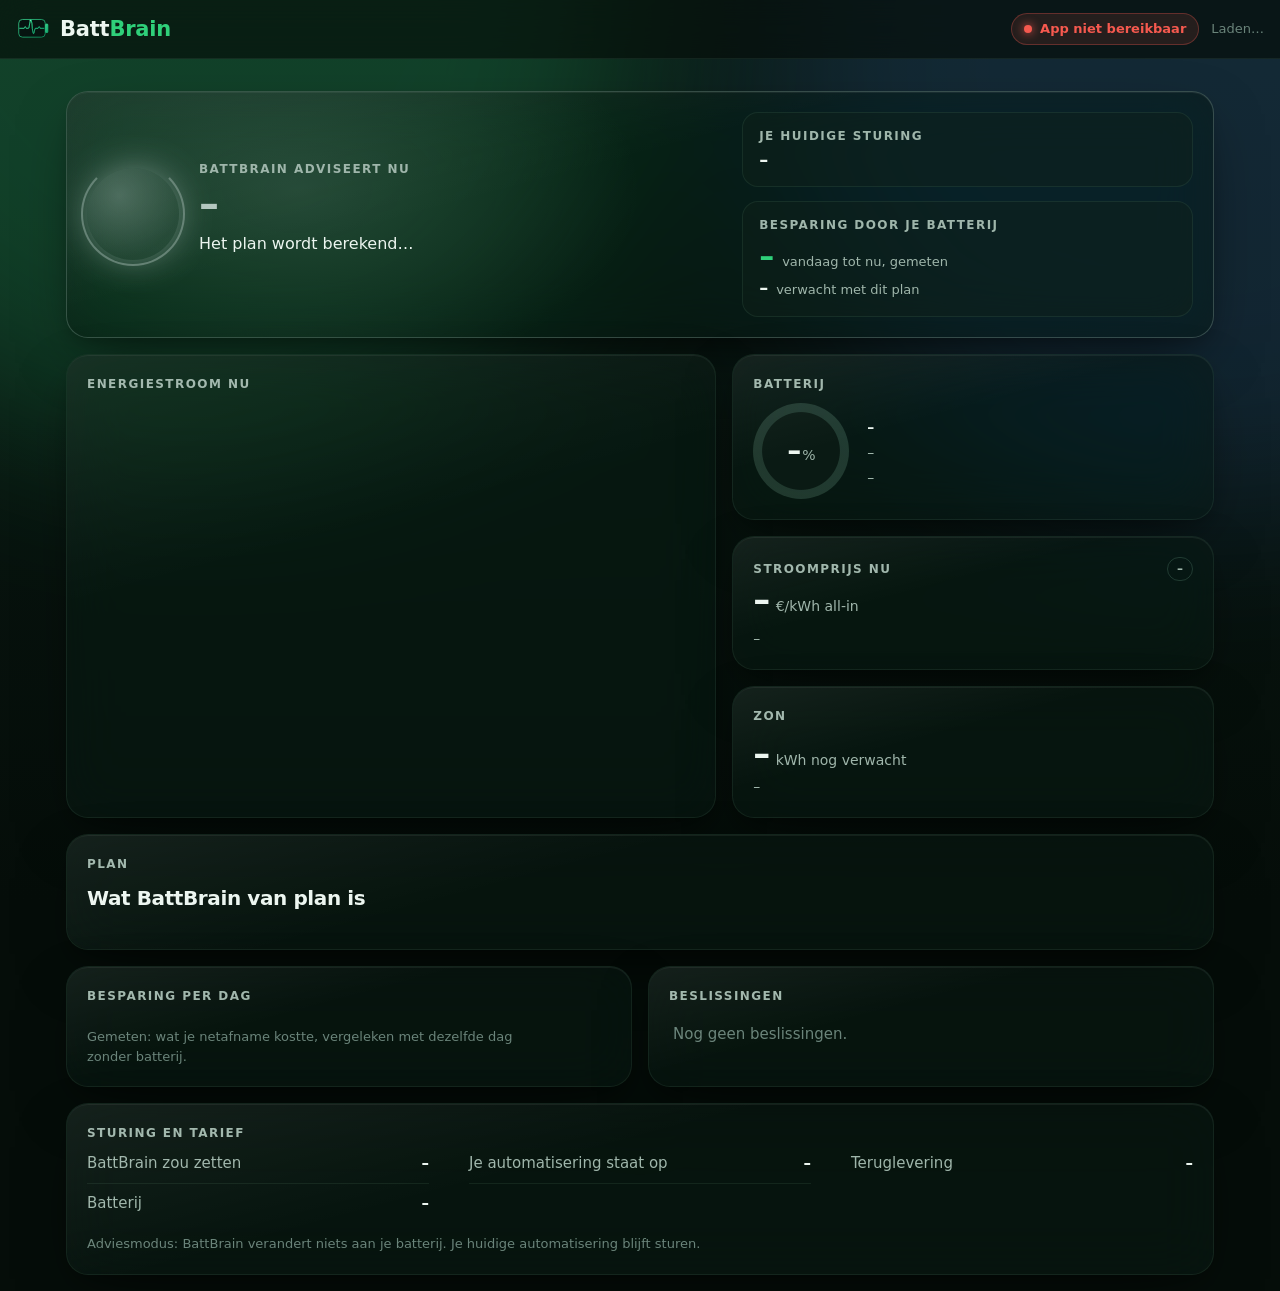
==== commit 40dfc3c2: "BattBrain 0.3: measured savings, Frank/Zonneplan-inspired visuals, coherent demo - advisor meters wh" ====
--- a/battbrain/app/web/index.html
+++ b/battbrain/app/web/index.html
@@ -41,10 +41,10 @@
           <div class="side-sub" id="hero-agree"></div>
         </div>
         <div class="side-block">
-          <div class="side-label">Verwacht voordeel van dit plan</div>
-          <div class="savings"><span class="big" id="sav-none">–</span><span class="sub">t.o.v. geen batterij</span></div>
-          <div class="savings"><span class="mid" id="sav-self">–</span><span class="sub">extra t.o.v. alleen zelfverbruik</span></div>
-          <div class="side-sub" id="sav-horizon"></div>
+          <div class="side-label">Besparing door je batterij</div>
+          <div class="savings"><span class="big" id="sav-today">–</span><span class="sub" id="sav-today-sub">vandaag tot nu, gemeten</span></div>
+          <div class="savings"><span class="mid" id="sav-plan">–</span><span class="sub" id="sav-plan-sub">verwacht met dit plan</span></div>
+          <div class="side-sub" id="sav-self"></div>
         </div>
       </div>
     </section>
@@ -60,16 +60,17 @@
       <!-- KPIs -->
       <div class="kpis">
         <article class="card kpi">
-          <div class="card-label">Laadtoestand</div>
+          <div class="card-label">Batterij</div>
           <div class="kpi-row">
-            <div class="ring" id="soc-ring" style="--p:0"><span id="soc">–</span><small>%</small></div>
-            <div><div class="kpi-sub" id="soc-kwh">–</div><div class="kpi-sub" id="soc-reserve">–</div></div>
+            <div class="ring" id="soc-ring" style="--p:0"><div><span id="soc">–</span><small>%</small></div></div>
+            <div><div class="kpi-sub strong" id="soc-kwh">–</div><div class="kpi-sub" id="soc-eta">–</div><div class="kpi-sub" id="soc-reserve">–</div></div>
           </div>
         </article>
         <article class="card kpi">
-          <div class="card-label">Prijs nu (all-in)</div>
-          <div class="kpi-value"><span id="price">–</span><small>€/kWh</small></div>
-          <div class="kpi-sub"><span class="badge" id="price-level">–</span> <span id="price-range"></span></div>
+          <div class="card-head tight"><div class="card-label">Stroomprijs nu</div><span class="badge" id="price-level">–</span></div>
+          <div class="kpi-value"><span id="price">–</span><small>€/kWh all-in</small></div>
+          <div class="spark" id="spark"></div>
+          <div class="kpi-sub" id="price-range">–</div>
         </article>
         <article class="card kpi">
           <div class="card-label">Zon</div>
@@ -92,19 +93,25 @@
 
     <section class="grid-2">
       <article class="card">
+        <div class="card-head"><div class="card-label">Besparing per dag</div><span class="chip ghost" id="days-avg"></span></div>
+        <div class="days" id="days"></div>
+        <p class="hint">Gemeten: wat je netafname kostte, vergeleken met dezelfde dag zonder batterij.</p>
+      </article>
+      <article class="card">
         <div class="card-label">Beslissingen</div>
         <ol class="timeline" id="timeline"><li class="empty">Nog geen beslissingen.</li></ol>
       </article>
-      <article class="card">
-        <div class="card-label">Sturing en tarief</div>
-        <dl class="rows">
-          <div><dt>BattBrain zou zetten</dt><dd id="ctl-advice">–</dd></div>
-          <div><dt>Je automatisering staat op</dt><dd id="ctl-current">–</dd></div>
-          <div><dt>Teruglevering</dt><dd id="ctl-export">–</dd></div>
-          <div><dt>Batterij</dt><dd id="sys">–</dd></div>
-        </dl>
-        <p class="hint">Adviesmodus: BattBrain verandert niets aan je batterij. Je huidige automatisering blijft sturen.</p>
-      </article>
+    </section>
+
+    <section class="card">
+      <div class="card-label">Sturing en tarief</div>
+      <dl class="rows cols">
+        <div><dt>BattBrain zou zetten</dt><dd id="ctl-advice">–</dd></div>
+        <div><dt>Je automatisering staat op</dt><dd id="ctl-current">–</dd></div>
+        <div><dt>Teruglevering</dt><dd id="ctl-export">–</dd></div>
+        <div><dt>Batterij</dt><dd id="sys">–</dd></div>
+      </dl>
+      <p class="hint">Adviesmodus: BattBrain verandert niets aan je batterij. Je huidige automatisering blijft sturen.</p>
     </section>
   </main>
   <script src="app.js"></script>
--- a/battbrain/app/web/app.css
+++ b/battbrain/app/web/app.css
@@ -138,9 +138,29 @@
 .kpi-value small, .ring small { font: 500 14px var(--font-body); color: var(--text-dim); margin-left: 6px; letter-spacing: 0; }
 .kpi-sub { color: var(--text-dim); font-size: 14px; margin-top: 4px; }
 .kpi-row { display: flex; align-items: center; gap: 18px; }
-.ring { --p: 0; flex: none; width: 92px; height: 92px; border-radius: 50%; display: grid; place-items: center; font: 600 26px var(--font-display);
-  background: radial-gradient(closest-side, var(--bg-grad-1) 78%, transparent 80% 100%), conic-gradient(var(--accent) calc(var(--p) * 1%), var(--border-strong) 0); }
-.ring small { margin: 0; font-size: 12px; position: relative; top: -10px; }
+.ring { --p: 0; flex: none; width: 96px; height: 96px; border-radius: 50%; display: grid; place-items: center; font: 600 28px var(--font-display);
+  background: radial-gradient(closest-side, var(--bg-grad-1) 80%, transparent 82% 100%), conic-gradient(var(--accent) calc(var(--p) * 1%), var(--border-strong) 0);
+  font-variant-numeric: tabular-nums; }
+.ring small { margin-left: 1px; font-size: 14px; }
+.kpi-sub.strong { color: var(--text); font-weight: 600; }
+.card-head.tight { align-items: center; margin-bottom: 0; }
+.card-head.tight .card-label { margin-bottom: 0; }
+.spark { margin: 10px 0 2px; }
+.spark svg { display: block; width: 100%; height: 46px; overflow: visible; }
+.spark .line { fill: none; stroke: var(--text-dim); stroke-width: 1.5; }
+.spark .area { fill: var(--text-dim); fill-opacity: 0.08; }
+.spark .avg { stroke: var(--text-faint); stroke-dasharray: 2 3; }
+.spark .nowdot { stroke: var(--bg); stroke-width: 2; }
+.lv-low { fill: var(--price-low); } .lv-mid { fill: var(--price-mid); } .lv-high { fill: var(--price-high); }
+/* savings per day */
+.days svg { display: block; width: 100%; height: auto; overflow: visible; }
+.days .bar-pos { fill: var(--accent); } .days .bar-neg { fill: var(--price-high); } .days .bar-none { fill: var(--border-strong); }
+.days .today { fill-opacity: 0.55; }
+.days .lab { fill: var(--text-faint); font-size: 13px; text-anchor: middle; }
+.days .val { fill: var(--text); font-size: 14px; font-weight: 600; text-anchor: middle; font-variant-numeric: tabular-nums; }
+.days .zero { stroke: var(--border-strong); }
+.rows.cols { grid-template-columns: repeat(auto-fit, minmax(320px, 1fr)); column-gap: 40px; }
+@media (min-width: 720px) { .rows.cols div:nth-last-child(2) { border-bottom: 0; } }
 .badge { display: inline-block; padding: 2px 9px; border-radius: 999px; font-size: 12px; font-weight: 600; border: 1px solid var(--border-strong); color: var(--text-dim); }
 .badge.low { color: var(--price-low); border-color: color-mix(in oklab, var(--price-low) 40%, transparent); }
 .badge.mid { color: var(--price-mid); border-color: color-mix(in oklab, var(--price-mid) 40%, transparent); }
@@ -148,11 +168,15 @@
 
 /* ---- plan chart ---- */
 .legend { display: flex; flex-wrap: wrap; gap: 12px; font-size: 12px; color: var(--text-dim); margin: 10px 0 4px; }
+.legend .sep { color: var(--text-faint); }
 .legend i { display: inline-block; width: 10px; height: 10px; border-radius: 3px; margin-right: 5px; vertical-align: -1px; }
 .plan { position: relative; margin-top: 6px; }
 .plan svg { display: block; width: 100%; height: auto; overflow: visible; }
 .a-charge_grid { fill: var(--c-charge); } .a-charge_solar { fill: var(--c-pv); } .a-discharge { fill: var(--c-discharge); }
-.a-hold { fill: var(--c-hold); } .a-idle { fill: var(--c-idle); fill-opacity: 0.45; }
+.a-hold { fill: var(--c-hold); } .a-idle { fill: var(--c-idle); fill-opacity: 0.35; }
+.p-bar { fill-opacity: 0.8; } .p-bar.now { fill-opacity: 1; stroke: var(--text); stroke-width: 1.5; }
+.p-avg { stroke: var(--text-dim); stroke-dasharray: 4 4; } .p-avglab { fill: var(--text-dim); font-size: 11px; }
+.p-act-lab { fill: #071009; font-size: 11px; font-weight: 600; pointer-events: none; }
 .p-grid { stroke: var(--border); } .p-tick { fill: var(--text-faint); font-size: 11px; font-variant-numeric: tabular-nums; }
 .p-panel { fill: var(--text-dim); font-size: 11px; font-weight: 600; letter-spacing: 0.08em; }
 .p-now { stroke: var(--text); stroke-dasharray: 3 3; }
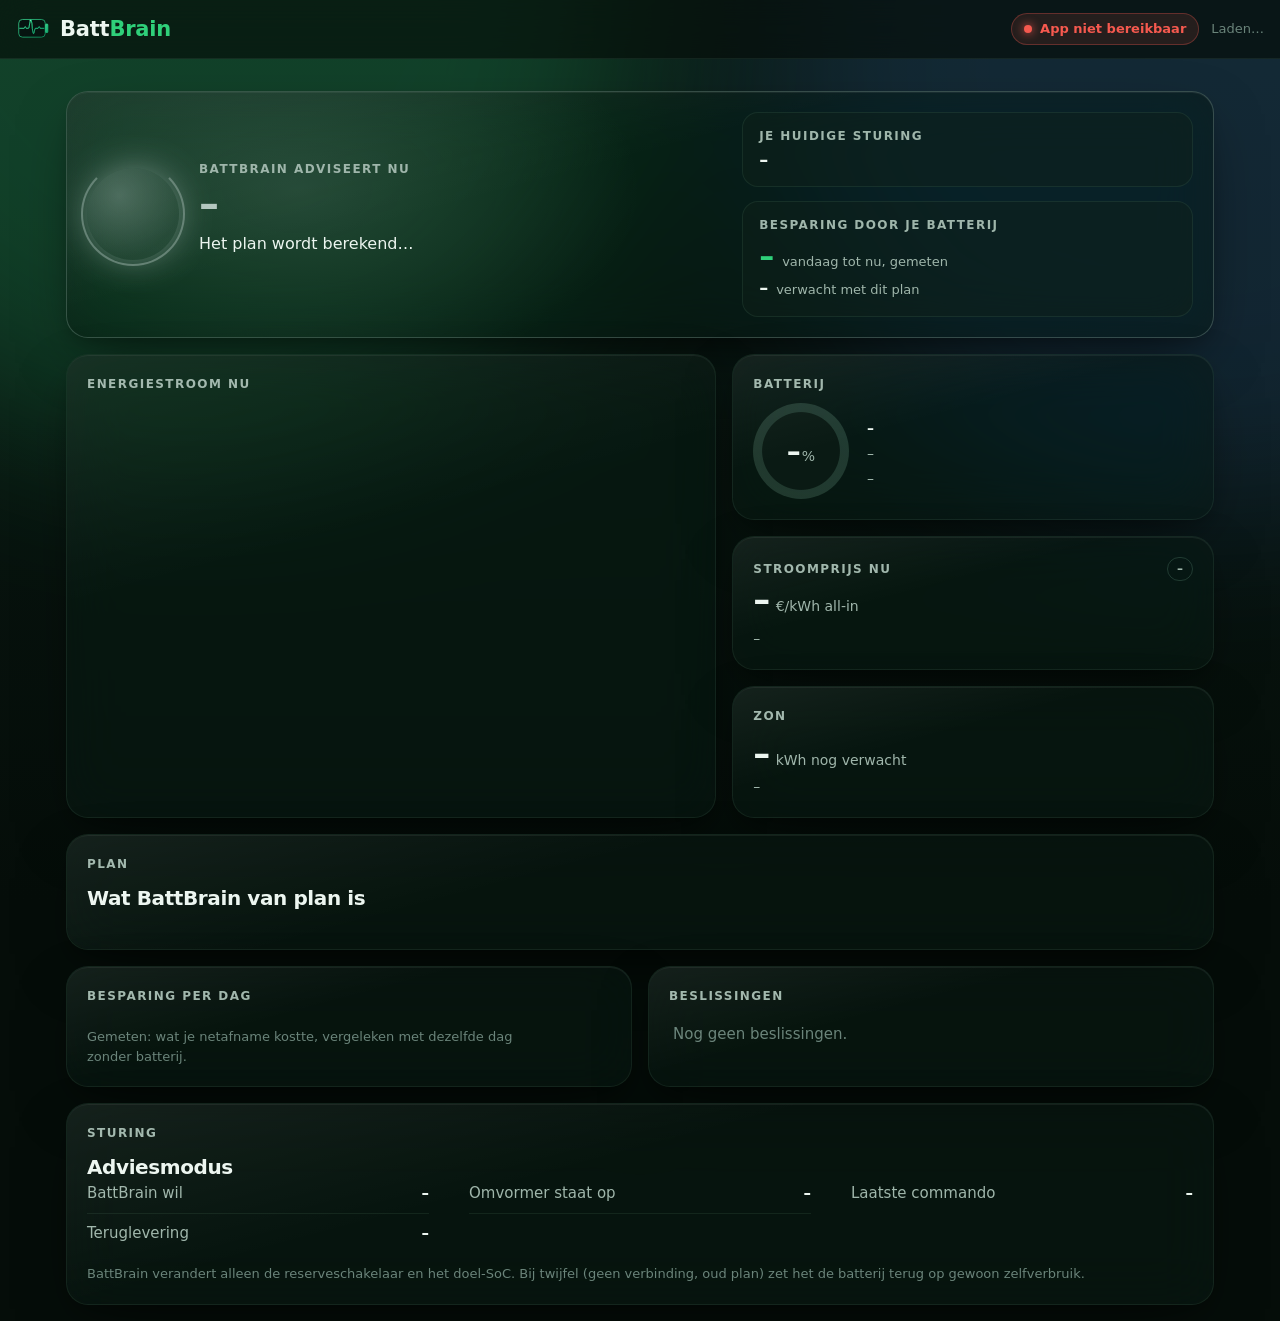
==== commit 21710f23: "BattBrain 0.4: opt-in control of the battery with safety rails - controller: in control_mode 'contro" ====
--- a/battbrain/app/web/index.html
+++ b/battbrain/app/web/index.html
@@ -25,7 +25,7 @@
       <div class="hero-main">
         <div class="orb" aria-hidden="true"><div class="orb-ring"></div><svg viewBox="0 0 24 24" class="orb-icon" id="hero-icon"></svg></div>
         <div class="hero-text">
-          <div class="eyebrow">BattBrain adviseert nu</div>
+          <div class="eyebrow" id="hero-eyebrow">BattBrain adviseert nu</div>
           <h1 id="hero-label">–</h1>
           <p class="hero-reason" id="hero-reason">Het plan wordt berekend…</p>
           <div class="hero-meta">
@@ -36,7 +36,7 @@
       </div>
       <div class="hero-side">
         <div class="side-block">
-          <div class="side-label">Je huidige sturing</div>
+          <div class="side-label" id="hero-match-label">Je huidige sturing</div>
           <div class="match" id="hero-match">–</div>
           <div class="side-sub" id="hero-agree"></div>
         </div>
@@ -103,15 +103,22 @@
       </article>
     </section>
 
-    <section class="card">
-      <div class="card-label">Sturing en tarief</div>
+    <section class="card steer" id="steer" data-state="advice">
+      <div class="card-head">
+        <div><div class="card-label">Sturing</div><h2 id="steer-title">Adviesmodus</h2></div>
+        <div class="steer-actions">
+          <button class="btn" id="btn-pause" type="button" hidden>Pauzeer 1 uur</button>
+          <button class="btn primary" id="btn-resume" type="button" hidden>Hervat sturing</button>
+        </div>
+      </div>
+      <p class="steer-msg" id="steer-msg"></p>
       <dl class="rows cols">
-        <div><dt>BattBrain zou zetten</dt><dd id="ctl-advice">–</dd></div>
-        <div><dt>Je automatisering staat op</dt><dd id="ctl-current">–</dd></div>
+        <div><dt>BattBrain wil</dt><dd id="ctl-advice">–</dd></div>
+        <div><dt>Omvormer staat op</dt><dd id="ctl-current">–</dd></div>
+        <div><dt>Laatste commando</dt><dd id="ctl-last">–</dd></div>
         <div><dt>Teruglevering</dt><dd id="ctl-export">–</dd></div>
-        <div><dt>Batterij</dt><dd id="sys">–</dd></div>
       </dl>
-      <p class="hint">Adviesmodus: BattBrain verandert niets aan je batterij. Je huidige automatisering blijft sturen.</p>
+      <p class="hint" id="steer-hint">BattBrain verandert alleen de reserveschakelaar en het doel-SoC. Bij twijfel (geen verbinding, oud plan) zet het de batterij terug op gewoon zelfverbruik.</p>
     </section>
   </main>
   <script src="app.js"></script>
--- a/battbrain/app/web/app.css
+++ b/battbrain/app/web/app.css
@@ -205,3 +205,20 @@
 .hint { color: var(--text-faint); font-size: 13px; margin: 12px 0 0; text-wrap: pretty; }
 .notice { border-radius: var(--radius); padding: 12px 16px; font-size: 14px; border: 1px solid color-mix(in oklab, var(--price-mid) 35%, transparent); background: color-mix(in oklab, var(--price-mid) 10%, transparent); }
 .notice + .notice { margin-top: 8px; }
+
+/* ---- steering ---- */
+.steer { border-color: var(--border); }
+.steer[data-state="active"] { border-color: color-mix(in oklab, var(--accent) 45%, transparent); box-shadow: var(--shadow), 0 0 0 1px color-mix(in oklab, var(--accent) 25%, transparent), 0 0 40px -18px var(--accent); }
+.steer[data-state="paused"], .steer[data-state="blocked"] { border-color: color-mix(in oklab, var(--price-mid) 45%, transparent); }
+.steer[data-state="fallback"], .steer[data-state="error"] { border-color: color-mix(in oklab, var(--price-high) 50%, transparent); }
+.steer[data-state="active"] h2 { color: var(--accent); }
+.steer[data-state="fallback"] h2, .steer[data-state="error"] h2 { color: var(--price-high); }
+.steer[data-state="paused"] h2, .steer[data-state="blocked"] h2 { color: var(--price-mid); }
+.steer-msg { margin: 8px 0 14px; color: var(--text); }
+.steer-msg:empty { display: none; }
+.steer-actions { display: flex; gap: 8px; }
+.btn { font: 600 14px var(--font-body); color: var(--text); background: var(--surface-2); border: 1px solid var(--border-strong); border-radius: 12px; padding: 9px 14px; cursor: pointer; }
+.btn:hover { border-color: var(--text-dim); }
+.btn.primary { color: #052012; background: linear-gradient(180deg, var(--accent), var(--accent-2)); border-color: transparent; }
+.btn:focus-visible { outline: 2px solid var(--accent); outline-offset: 2px; }
+.pill.active { color: var(--accent); }
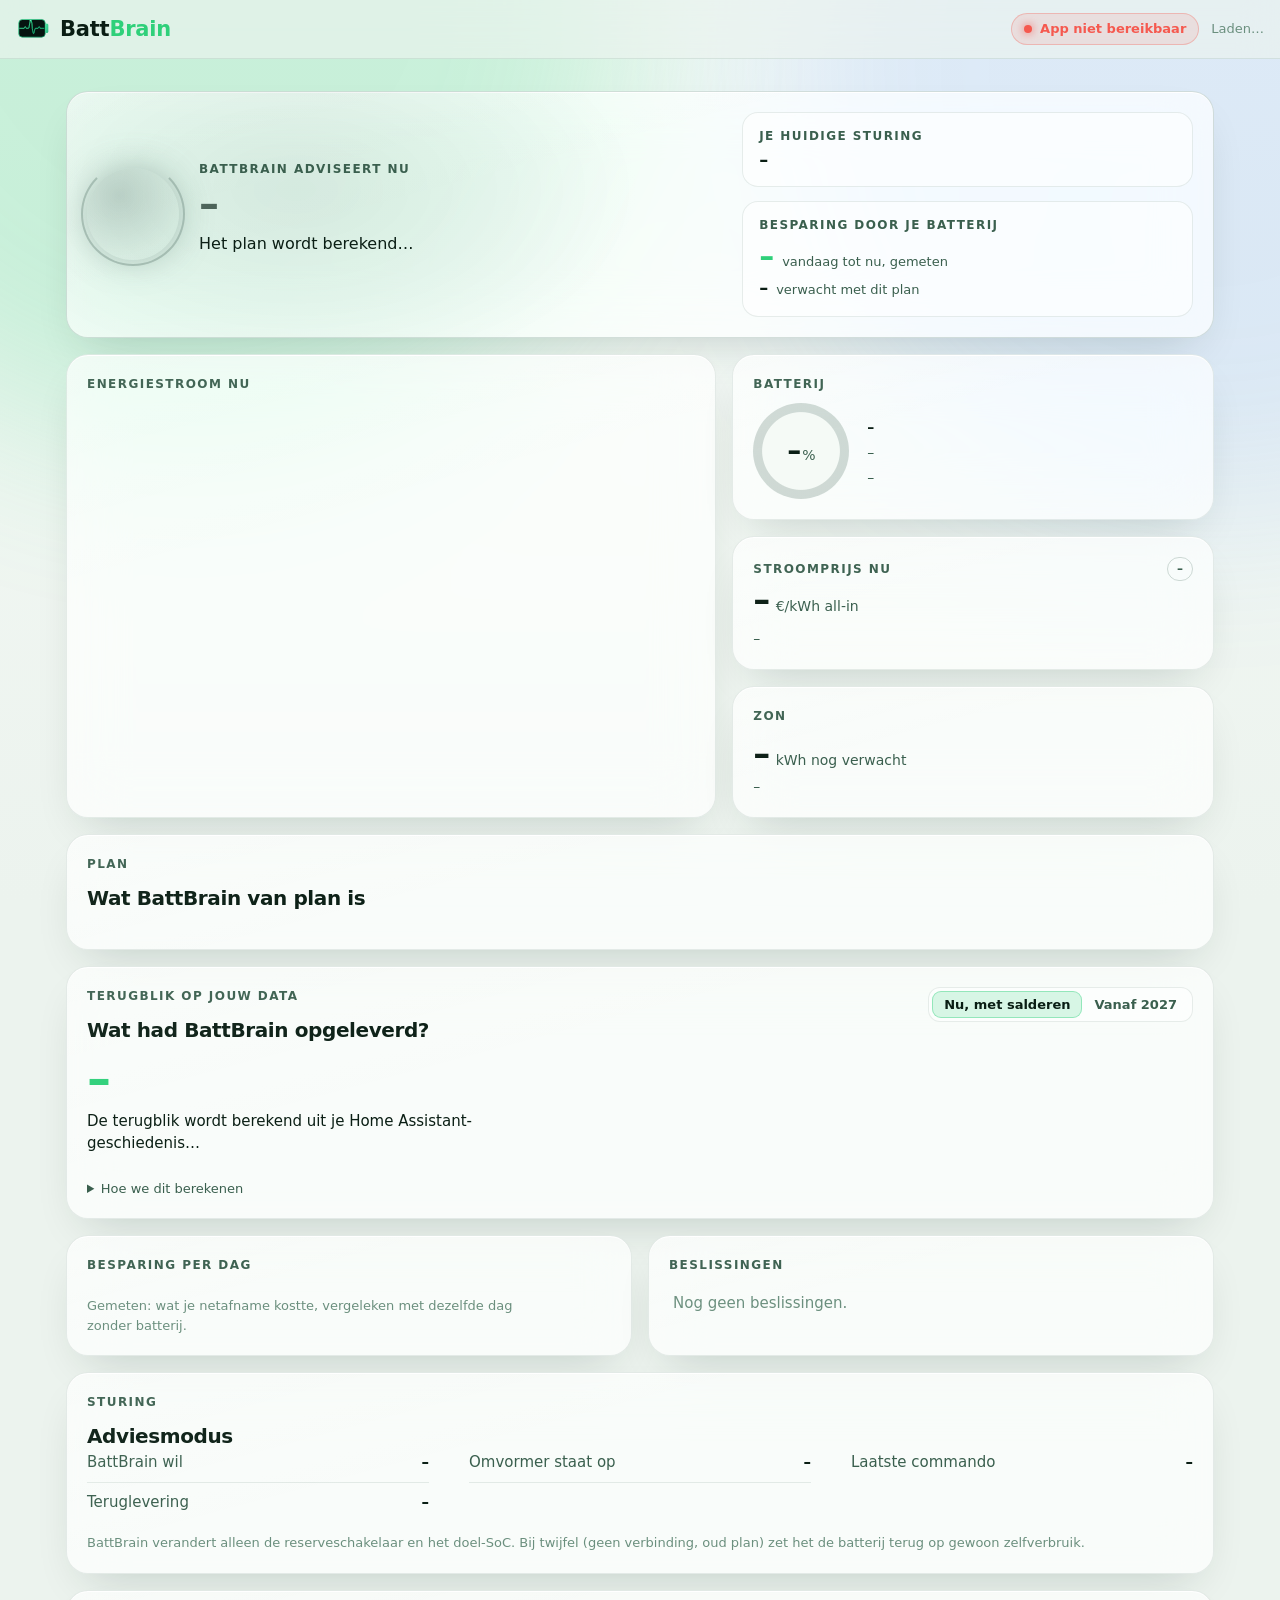
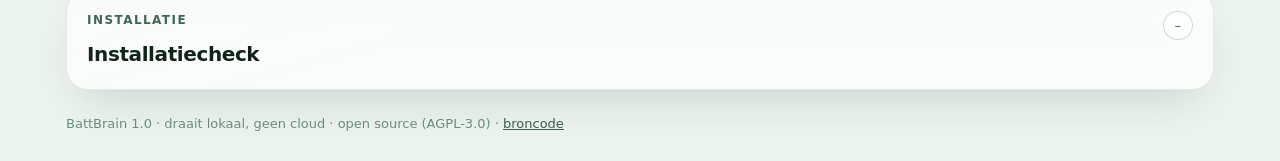
==== commit 8fb69870: "BattBrain 1.0: installation check, look-back on your own data, standalone Docker - Detects battery, " ====
--- a/battbrain/app/web/index.html
+++ b/battbrain/app/web/index.html
@@ -91,6 +91,26 @@
       <div class="kpi-sub" id="plan-note"></div>
     </section>
 
+    <!-- look back on your own data -->
+    <section class="card lookback" id="lookback">
+      <div class="card-head">
+        <div><div class="card-label">Terugblik op jouw data</div><h2 id="lb-title">Wat had BattBrain opgeleverd?</h2></div>
+        <div class="seg" role="group" aria-label="Regels voor teruglevering">
+          <button type="button" class="on" data-rules="now" aria-pressed="true">Nu, met salderen</button>
+          <button type="button" data-rules="2027" aria-pressed="false">Vanaf 2027</button>
+        </div>
+      </div>
+      <div class="lb-body">
+        <div class="lb-head">
+          <div class="lb-big" id="lb-big">–</div>
+          <div class="lb-sub" id="lb-sub">De terugblik wordt berekend uit je Home Assistant-geschiedenis…</div>
+          <div class="lb-year" id="lb-year"></div>
+        </div>
+        <div class="lb-bars" id="lb-bars"></div>
+      </div>
+      <details class="lb-notes"><summary>Hoe we dit berekenen</summary><ul id="lb-assumptions"></ul></details>
+    </section>
+
     <section class="grid-2">
       <article class="card">
         <div class="card-head"><div class="card-label">Besparing per dag</div><span class="chip ghost" id="days-avg"></span></div>
@@ -120,7 +140,22 @@
       </dl>
       <p class="hint" id="steer-hint">BattBrain verandert alleen de reserveschakelaar en het doel-SoC. Bij twijfel (geen verbinding, oud plan) zet het de batterij terug op gewoon zelfverbruik.</p>
     </section>
+    <!-- installation check -->
+    <details class="card setup" id="setup">
+      <summary class="card-head">
+        <div><div class="card-label">Installatie</div><h2 id="setup-title">Installatiecheck</h2></div>
+        <span class="chip ghost" id="setup-chip">–</span>
+      </summary>
+      <p class="hint" id="setup-intro">BattBrain zoekt zelf de juiste sensoren. Wat het zeker weet vult het in; de schakelaar en het doel-SoC kies je altijd zelf.</p>
+      <ul class="setup-list" id="setup-list"></ul>
+      <div class="setup-foot">
+        <button class="btn" id="btn-copy" type="button">Kopieer instellingen</button>
+        <span class="hint" id="copy-msg"></span>
+      </div>
+    </details>
   </main>
+  <footer class="foot">BattBrain 1.0 · draait lokaal, geen cloud · open source (AGPL-3.0) ·
+    <a href="https://github.com/pwnypower/Smartcharging-HA/tree/main/battbrain" target="_blank" rel="noopener">broncode</a></footer>
   <script src="app.js"></script>
 </body>
 </html>
--- a/battbrain/app/web/app.css
+++ b/battbrain/app/web/app.css
@@ -1,5 +1,12 @@
-/* BattBrain — tokens from the design package (design/src/enhanced-styles.css), dark theme first.
-   Fonts: Clash Display / Satoshi are not bundled yet; the stack falls back to the system font. */
+/* BattBrain — tokens from the design package (design/src/enhanced-styles.css), dark theme first. */
+/* Bundled fonts (SIL Open Font License, see fonts/LICENSE-*): the design's own fallbacks for
+   Clash Display / Satoshi, so the app looks right without internet. */
+@font-face { font-family: "Space Grotesk"; font-weight: 500; font-display: swap; src: url("fonts/space-grotesk-latin-500-normal.woff2") format("woff2"); }
+@font-face { font-family: "Space Grotesk"; font-weight: 600; font-display: swap; src: url("fonts/space-grotesk-latin-600-normal.woff2") format("woff2"); }
+@font-face { font-family: "Manrope"; font-weight: 400; font-display: swap; src: url("fonts/manrope-latin-400-normal.woff2") format("woff2"); }
+@font-face { font-family: "Manrope"; font-weight: 500; font-display: swap; src: url("fonts/manrope-latin-500-normal.woff2") format("woff2"); }
+@font-face { font-family: "Manrope"; font-weight: 600; font-display: swap; src: url("fonts/manrope-latin-600-normal.woff2") format("woff2"); }
+
 :root {
   --font-display: "Clash Display", "Space Grotesk", system-ui, -apple-system, "Segoe UI", sans-serif;
   --font-body: "Satoshi", "Manrope", system-ui, -apple-system, "Segoe UI", sans-serif;
@@ -32,7 +39,7 @@
   --shadow: 0 24px 64px -20px rgba(0, 0, 0, 0.6), 0 8px 20px -8px rgba(0, 0, 0, 0.3);
   --card-inset: inset 0 1px 0 rgba(255, 255, 255, 0.06);
 }
-/* light theme: tokens ready, switched on in a later version */
+/* light theme: follows the system setting (see app.js) */
 :root[data-theme="light"] {
   --bg: #ecf3ee; --bg-grad-1: #f5faf6; --surface: rgba(255, 255, 255, 0.72); --surface-2: rgba(255, 255, 255, 0.55);
   --border: rgba(10, 55, 35, 0.09); --border-strong: rgba(10, 55, 35, 0.18);
@@ -114,6 +121,7 @@
 .match.yes { color: var(--accent); } .match.no { color: var(--price-mid); }
 .side-sub { color: var(--text-faint); font-size: 13px; margin-top: 2px; }
 .savings { display: flex; align-items: baseline; gap: 8px; margin-top: 4px; }
+.savings .big, .savings .mid { white-space: nowrap; flex: none; }
 .savings .big { font: 600 30px var(--font-display); color: var(--accent); font-variant-numeric: tabular-nums; }
 .savings .mid { font: 600 18px var(--font-display); font-variant-numeric: tabular-nums; }
 .savings .sub { color: var(--text-dim); font-size: 13px; }
@@ -222,3 +230,56 @@
 .btn.primary { color: #052012; background: linear-gradient(180deg, var(--accent), var(--accent-2)); border-color: transparent; }
 .btn:focus-visible { outline: 2px solid var(--accent); outline-offset: 2px; }
 .pill.active { color: var(--accent); }
+.savings .big.neg { color: var(--price-mid); }
+
+/* look back on your own data */
+.seg { display: inline-flex; padding: 3px; border-radius: 12px; background: var(--surface-2); border: 1px solid var(--border); }
+.seg button { font: 600 13px var(--font-body); color: var(--text-dim); background: none; border: 0; padding: 6px 12px; border-radius: 9px; cursor: pointer; }
+.seg button.on { color: var(--text); background: color-mix(in oklab, var(--accent) 18%, transparent); box-shadow: inset 0 0 0 1px color-mix(in oklab, var(--accent) 40%, transparent); }
+.seg button:focus-visible { outline: 2px solid var(--accent); outline-offset: 1px; }
+.lb-body { display: grid; gap: 20px 32px; grid-template-columns: minmax(0, 0.9fr) minmax(0, 1.4fr); align-items: center; margin-top: 8px; }
+@media (max-width: 760px) { .lb-body { grid-template-columns: minmax(0, 1fr); } }
+.lb-big { font: 600 48px/1.05 var(--font-display); letter-spacing: -0.02em; color: var(--accent); font-variant-numeric: tabular-nums; }
+.lb-big.neg { color: var(--price-high); }
+.lb-sub { color: var(--text); margin-top: 6px; }
+.lb-year { color: var(--text-dim); font-size: 14px; margin-top: 10px; }
+.lb-bars { display: flex; flex-direction: column; gap: 10px; }
+.lb-row { display: grid; grid-template-columns: minmax(120px, 0.9fr) minmax(0, 1.6fr) 64px; gap: 12px; align-items: center; font-size: 14px; }
+.lb-name { color: var(--text-dim); }
+.lb-track { height: 14px; border-radius: 7px; background: var(--surface-2); overflow: hidden; }
+.lb-track i { display: block; height: 100%; border-radius: 7px; transition: width 0.6s ease; }
+.lb-val { text-align: right; font-variant-numeric: tabular-nums; font-weight: 600; }
+.s-none i { background: var(--c-grid); opacity: 0.55; }
+.s-self i { background: var(--c-idle); }
+.s-measured i { background: var(--text-dim); }
+.s-bb i { background: linear-gradient(90deg, var(--accent-2), var(--accent)); box-shadow: 0 0 14px color-mix(in oklab, var(--accent) 45%, transparent); }
+.s-bb .lb-name { color: var(--text); font-weight: 600; }
+.lb-notes { margin-top: 14px; color: var(--text-dim); font-size: 13px; }
+.lb-notes summary { cursor: pointer; color: var(--text-dim); }
+.lb-notes ul { margin: 8px 0 0; padding-left: 18px; }
+.lb-notes li { margin: 4px 0; }
+
+/* installation check */
+.setup > summary { list-style: none; cursor: pointer; }
+.setup > summary::-webkit-details-marker { display: none; }
+.chip.good { color: var(--accent); border-color: color-mix(in oklab, var(--accent) 40%, transparent); }
+.chip.warn { color: var(--price-high); border-color: color-mix(in oklab, var(--price-high) 40%, transparent); }
+.chip.tiny { font-size: 11px; padding: 1px 8px; margin-left: 8px; color: var(--accent); }
+.setup-list { list-style: none; margin: 12px 0 0; padding: 0; display: grid; gap: 2px; }
+.setup-list li { display: grid; grid-template-columns: 14px minmax(0, 1.3fr) minmax(0, 1fr); gap: 12px; align-items: start; padding: 10px 4px; border-top: 1px solid var(--border); }
+.setup-list code { font-size: 12.5px; color: var(--text-dim); word-break: break-all; }
+.st-label { font-weight: 600; }
+.st-label small { color: var(--text-faint); font-weight: 500; }
+.st-note { color: var(--text-dim); font-size: 13.5px; }
+.st-sug { margin-top: 4px; color: var(--text); }
+.st-sug code { color: var(--accent); }
+.st-dot { width: 10px; height: 10px; border-radius: 50%; margin-top: 6px; background: var(--text-faint); }
+.st-ok .st-dot { background: var(--accent); box-shadow: 0 0 8px var(--accent); }
+.st-missing .st-dot, .st-wrong .st-dot { background: var(--price-high); }
+.st-unavailable .st-dot { background: var(--price-mid); }
+.grp-required.st-unset .st-dot { background: var(--price-high); }
+.setup-foot { display: flex; gap: 12px; align-items: center; flex-wrap: wrap; margin-top: 12px; }
+@media (max-width: 600px) { .setup-list li { grid-template-columns: 14px minmax(0, 1fr); } .st-note { grid-column: 2; } .lb-row { grid-template-columns: minmax(0, 1fr) 64px; } .lb-track { grid-column: 1 / -1; grid-row: 2; } .lb-big { font-size: 40px; } }
+
+.foot { max-width: 1180px; margin: 0 auto; padding: 8px 16px 28px; color: var(--text-faint); font-size: 13px; }
+.foot a { color: var(--text-dim); }
